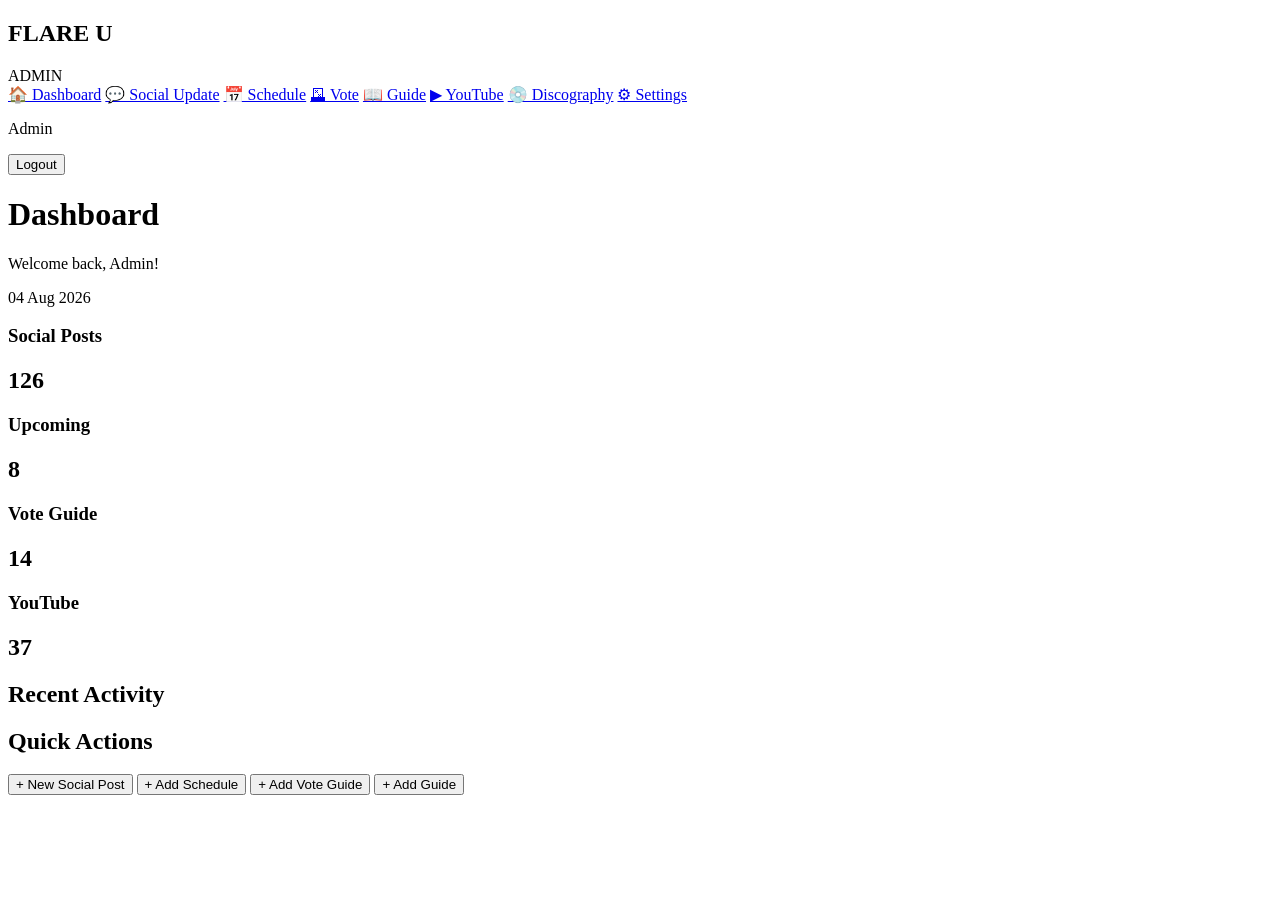
==== admin/index.html @ f8fd022f "Create admin/index.html" ====
<!DOCTYPE html>
<html lang="en">

<head>

    <meta charset="UTF-8">
    <meta name="viewport"
          content="width=device-width, initial-scale=1.0">

    <title>FLARE U Admin</title>

    <link rel="stylesheet" href="css/style.css">

</head>

<body>

<div class="admin-container">

    <!-- =========================
            SIDEBAR
    ========================== -->

    <aside class="sidebar">

        <div class="logo">

            <h2>FLARE U</h2>
            <span>ADMIN</span>

        </div>

        <nav class="menu">

            <a href="#" class="active">🏠 Dashboard</a>

            <a href="#">💬 Social Update</a>

            <a href="#">📅 Schedule</a>

            <a href="#">🗳 Vote</a>

            <a href="#">📖 Guide</a>

            <a href="#">▶ YouTube</a>

            <a href="#">💿 Discography</a>

            <a href="#">⚙ Settings</a>

        </nav>

        <div class="sidebar-footer">

            <p>Admin</p>

            <button>Logout</button>

        </div>

    </aside>

    <!-- =========================
            MAIN
    ========================== -->

    <main class="main-content">

        <!-- Header -->

        <header class="header">

            <div>

                <h1>Dashboard</h1>
                <p>Welcome back, Admin!</p>

            </div>

            <div class="header-right">

                <span>04 Aug 2026</span>

            </div>

        </header>

        <!-- Summary -->

        <section class="summary">

            <div class="card">
                <h3>Social Posts</h3>
                <h2>126</h2>
            </div>

            <div class="card">
                <h3>Upcoming</h3>
                <h2>8</h2>
            </div>

            <div class="card">
                <h3>Vote Guide</h3>
                <h2>14</h2>
            </div>

            <div class="card">
                <h3>YouTube</h3>
                <h2>37</h2>
            </div>

        </section>

        <!-- Content -->

        <section class="content-grid">

            <div class="recent">

                <h2>Recent Activity</h2>

            </div>

            <div class="quick">

                <h2>Quick Actions</h2>

                <button>+ New Social Post</button>

                <button>+ Add Schedule</button>

                <button>+ Add Vote Guide</button>

                <button>+ Add Guide</button>

            </div>

        </section>

    </main>

</div>

<script src="js/app.js"></script>

</body>
</html>
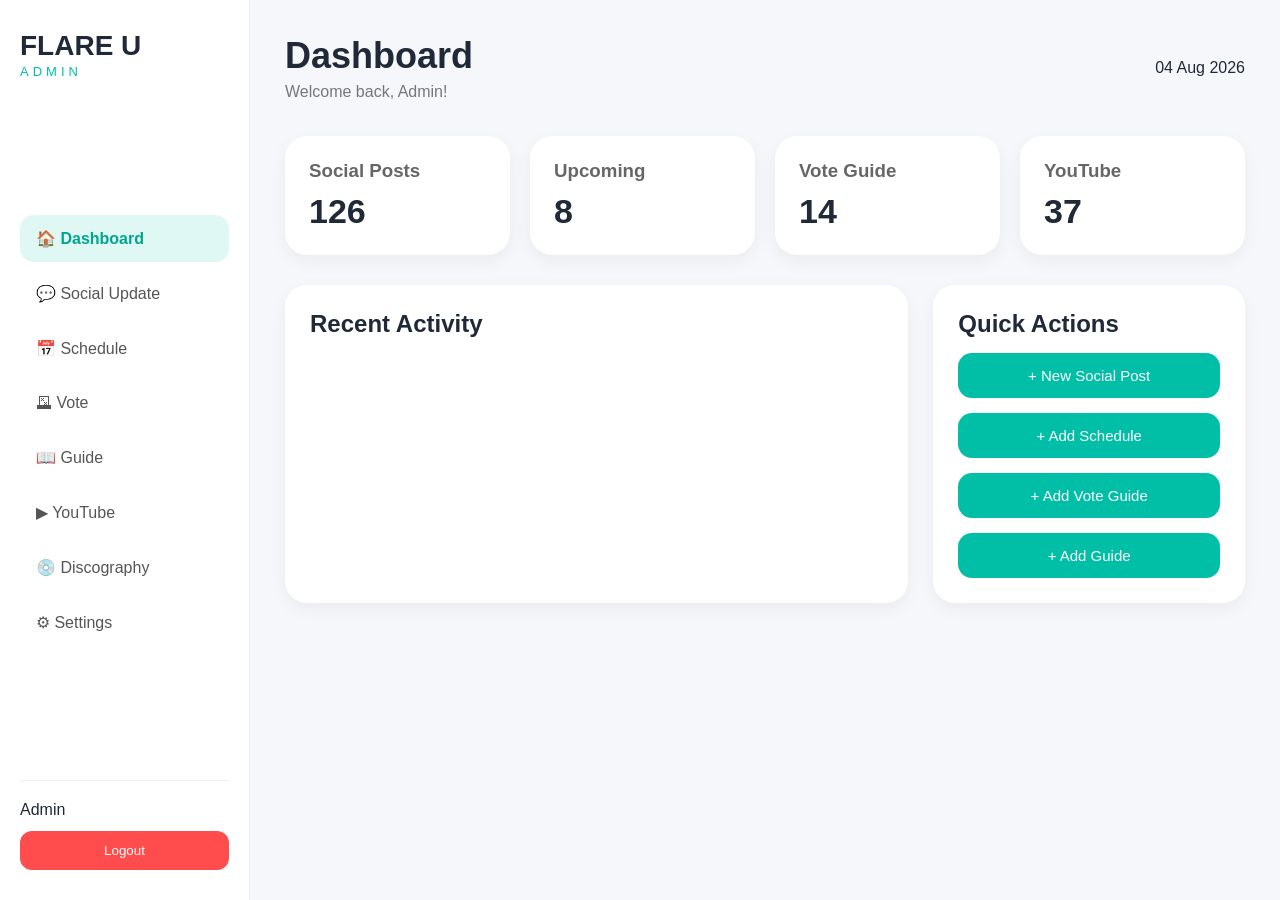
==== commit 740b94de: "Update index.html" ====
--- a/admin/index.html
+++ b/admin/index.html
@@ -9,7 +9,7 @@
 
     <title>FLARE U Admin</title>
 
-    <link rel="stylesheet" href="css/style.css">
+    <link rel="stylesheet" href="css/globalcms.css">
 
 </head>
 
--- a/admin/css/globalcms.css
+++ b/admin/css/globalcms.css
@@ -0,0 +1,184 @@
+/* =========================
+        RESET
+========================= */
+
+*{
+    margin:0;
+    padding:0;
+    box-sizing:border-box;
+}
+
+body{
+    font-family:Inter,sans-serif;
+    background:#f5f7fb;
+    color:#1f2937;
+}
+
+/* =========================
+        LAYOUT
+========================= */
+
+.admin-container{
+    display:flex;
+    min-height:100vh;
+}
+
+/* =========================
+        SIDEBAR
+========================= */
+
+.sidebar{
+    width:250px;
+    background:#fff;
+    padding:30px 20px;
+    display:flex;
+    flex-direction:column;
+    justify-content:space-between;
+    border-right:1px solid #ececec;
+}
+
+.logo h2{
+    font-size:28px;
+    font-weight:700;
+}
+
+.logo span{
+    font-size:13px;
+    letter-spacing:4px;
+    color:#00bfa6;
+}
+
+.menu{
+    display:flex;
+    flex-direction:column;
+    gap:8px;
+    margin:40px 0;
+}
+
+.menu a{
+    text-decoration:none;
+    color:#555;
+    padding:14px 16px;
+    border-radius:14px;
+    transition:.25s;
+}
+
+.menu a:hover{
+    background:#f2f4f7;
+}
+
+.menu a.active{
+    background:#dff8f3;
+    color:#00a58e;
+    font-weight:600;
+}
+
+.sidebar-footer{
+    border-top:1px solid #eee;
+    padding-top:20px;
+}
+
+.sidebar-footer p{
+    margin-bottom:12px;
+}
+
+.sidebar-footer button{
+    width:100%;
+    padding:12px;
+    border:none;
+    border-radius:12px;
+    background:#ff4d4d;
+    color:#fff;
+    cursor:pointer;
+}
+
+/* =========================
+        MAIN
+========================= */
+
+.main-content{
+    flex:1;
+    padding:35px;
+}
+
+.header{
+    display:flex;
+    justify-content:space-between;
+    align-items:center;
+    margin-bottom:35px;
+}
+
+.header h1{
+    font-size:36px;
+    margin-bottom:6px;
+}
+
+.header p{
+    color:#777;
+}
+
+/* =========================
+        SUMMARY
+========================= */
+
+.summary{
+    display:grid;
+    grid-template-columns:repeat(4,1fr);
+    gap:20px;
+    margin-bottom:30px;
+}
+
+.card{
+    background:#fff;
+    padding:24px;
+    border-radius:22px;
+    box-shadow:0 6px 18px rgba(0,0,0,.05);
+}
+
+.card h3{
+    color:#666;
+    margin-bottom:10px;
+}
+
+.card h2{
+    font-size:34px;
+}
+
+/* =========================
+        CONTENT
+========================= */
+
+.content-grid{
+    display:grid;
+    grid-template-columns:2fr 1fr;
+    gap:25px;
+}
+
+.recent,
+.quick{
+    background:#fff;
+    border-radius:22px;
+    padding:25px;
+    box-shadow:0 6px 18px rgba(0,0,0,.05);
+}
+
+.quick{
+    display:flex;
+    flex-direction:column;
+    gap:15px;
+}
+
+.quick button{
+    padding:14px;
+    border:none;
+    border-radius:14px;
+    background:#00bfa6;
+    color:#fff;
+    cursor:pointer;
+    font-size:15px;
+    transition:.25s;
+}
+
+.quick button:hover{
+    opacity:.9;
+}
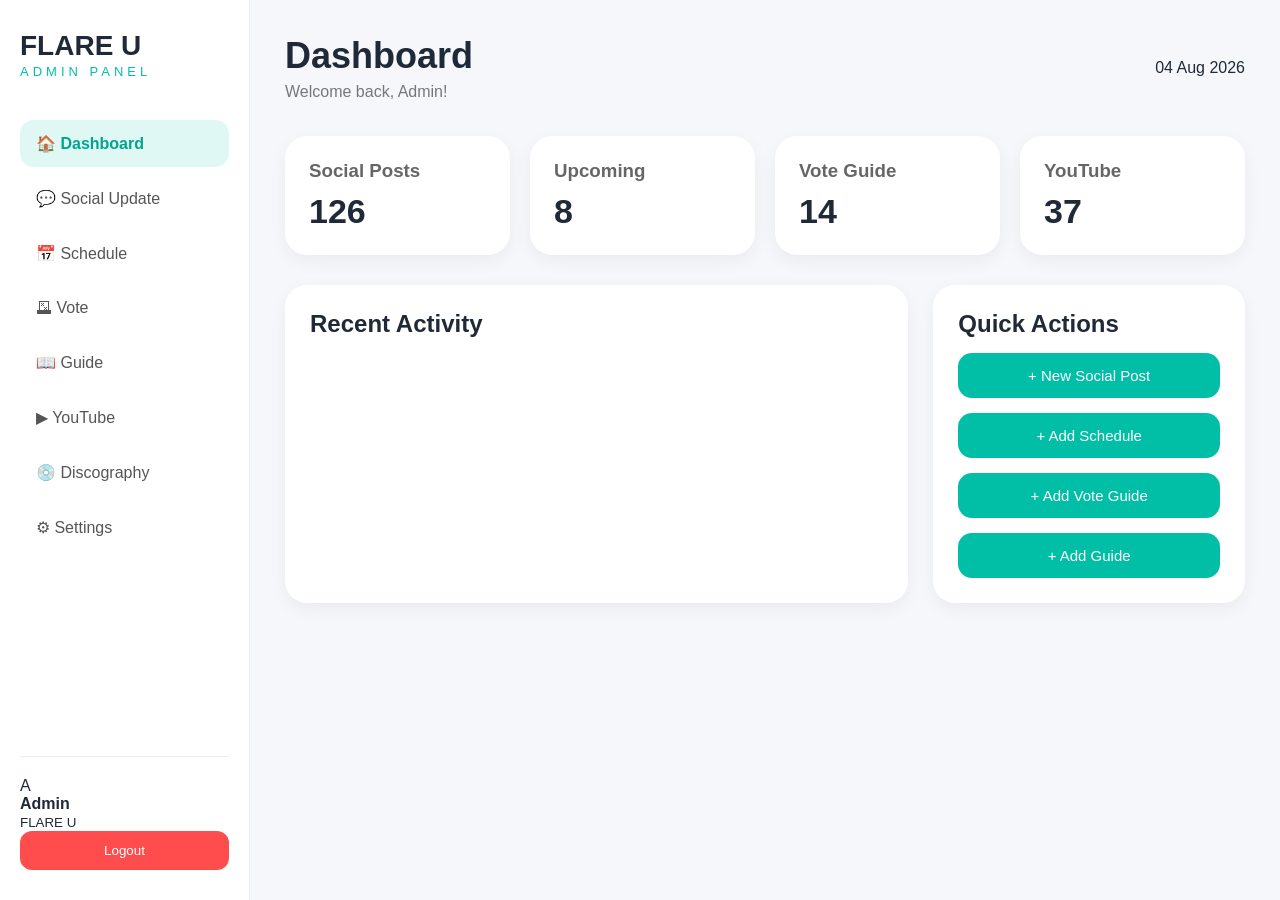
==== commit 56f0a187: "Update index.html" ====
--- a/admin/index.html
+++ b/admin/index.html
@@ -21,45 +21,89 @@
             SIDEBAR
     ========================== -->
 
-    <aside class="sidebar">
+    <!-- =========================
+        SIDEBAR
+========================= -->
+
+<aside class="sidebar">
+
+    <div>
 
         <div class="logo">
-
             <h2>FLARE U</h2>
-            <span>ADMIN</span>
-
+            <span>ADMIN PANEL</span>
         </div>
 
         <nav class="menu">
 
-            <a href="#" class="active">🏠 Dashboard</a>
+            <a href="#" class="active">
+                <span>🏠</span>
+                Dashboard
+            </a>
 
-            <a href="#">💬 Social Update</a>
+            <a href="#">
+                <span>💬</span>
+                Social Update
+            </a>
 
-            <a href="#">📅 Schedule</a>
+            <a href="#">
+                <span>📅</span>
+                Schedule
+            </a>
 
-            <a href="#">🗳 Vote</a>
+            <a href="#">
+                <span>🗳</span>
+                Vote
+            </a>
 
-            <a href="#">📖 Guide</a>
+            <a href="#">
+                <span>📖</span>
+                Guide
+            </a>
 
-            <a href="#">▶ YouTube</a>
+            <a href="#">
+                <span>▶</span>
+                YouTube
+            </a>
 
-            <a href="#">💿 Discography</a>
+            <a href="#">
+                <span>💿</span>
+                Discography
+            </a>
 
-            <a href="#">⚙ Settings</a>
+            <a href="#">
+                <span>⚙</span>
+                Settings
+            </a>
 
         </nav>
 
-        <div class="sidebar-footer">
+    </div>
 
-            <p>Admin</p>
+    <div class="sidebar-footer">
 
-            <button>Logout</button>
+        <div class="admin-info">
+
+            <div class="avatar">
+                A
+            </div>
+
+            <div>
+
+                <h4>Admin</h4>
+                <small>FLARE U</small>
+
+            </div>
 
         </div>
 
-    </aside>
+        <button class="logout-btn">
+            Logout
+        </button>
 
+    </div>
+
+</aside>
     <!-- =========================
             MAIN
     ========================== -->
